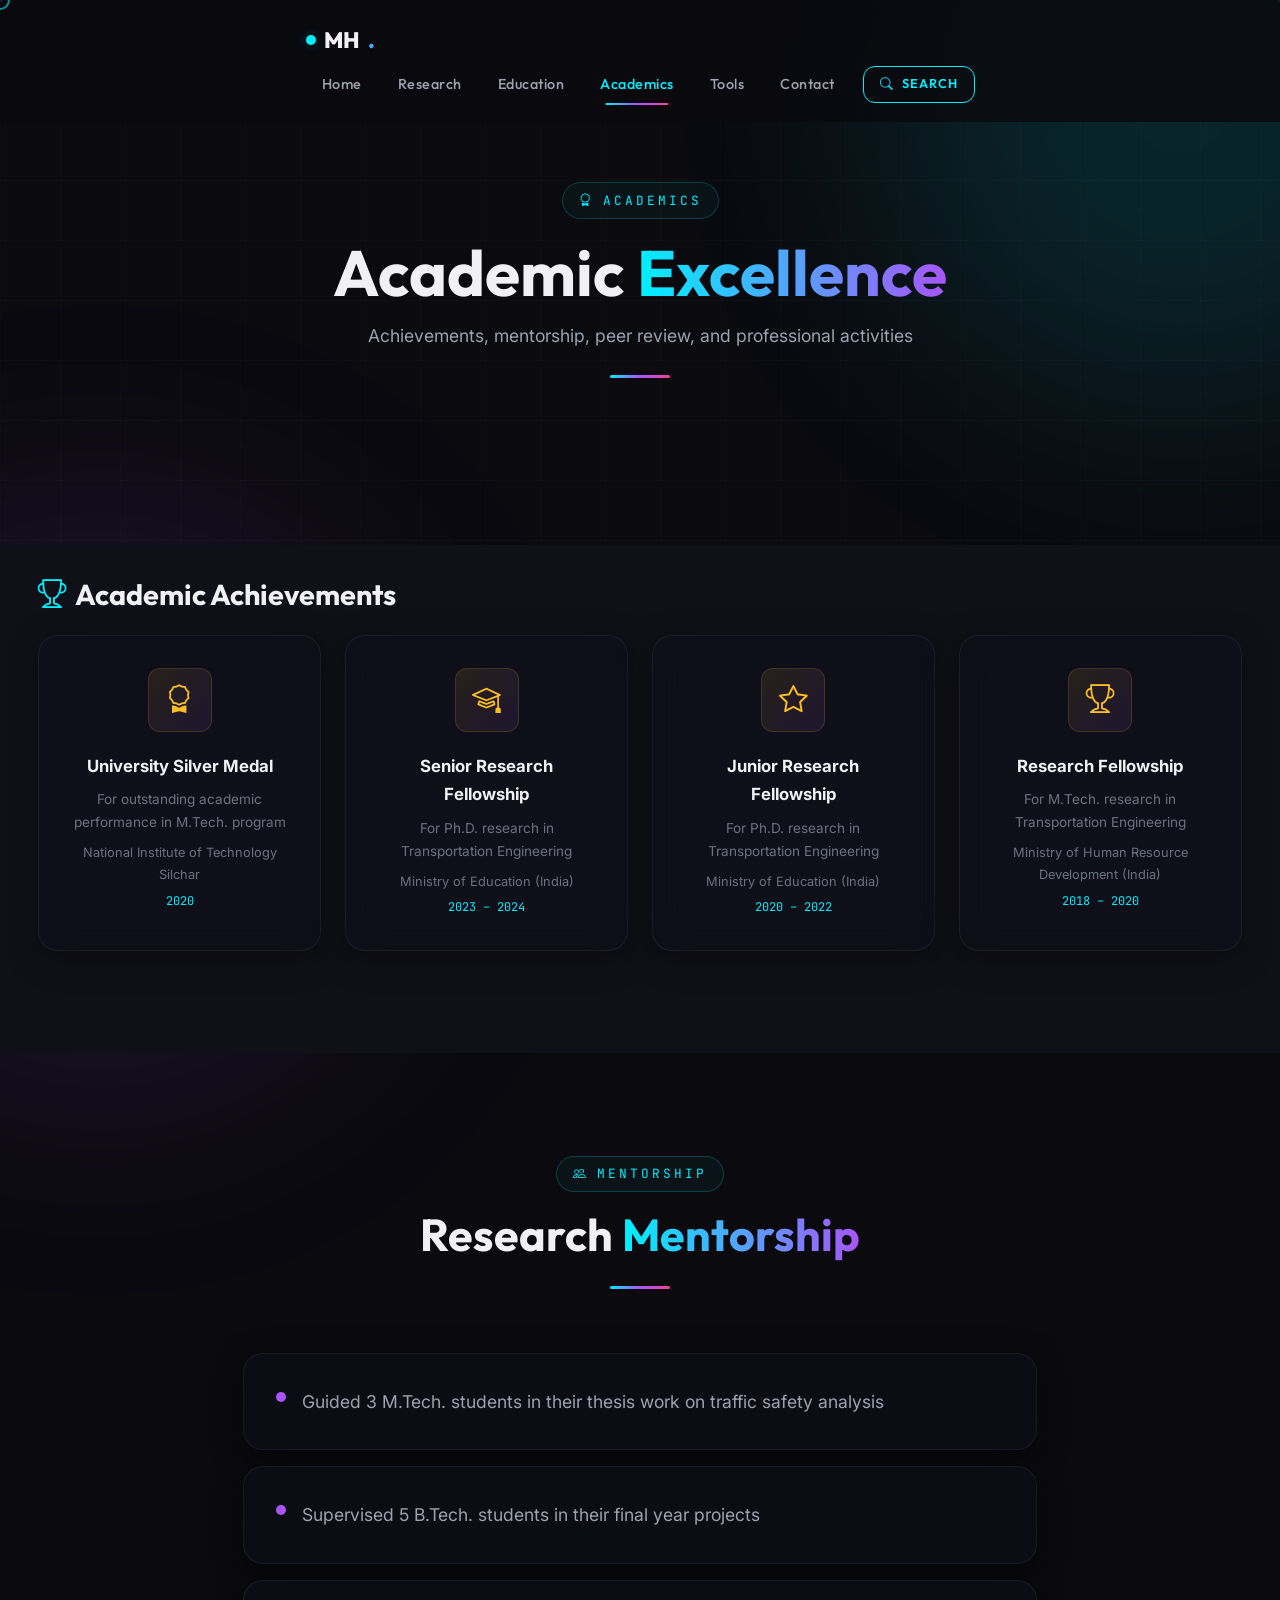
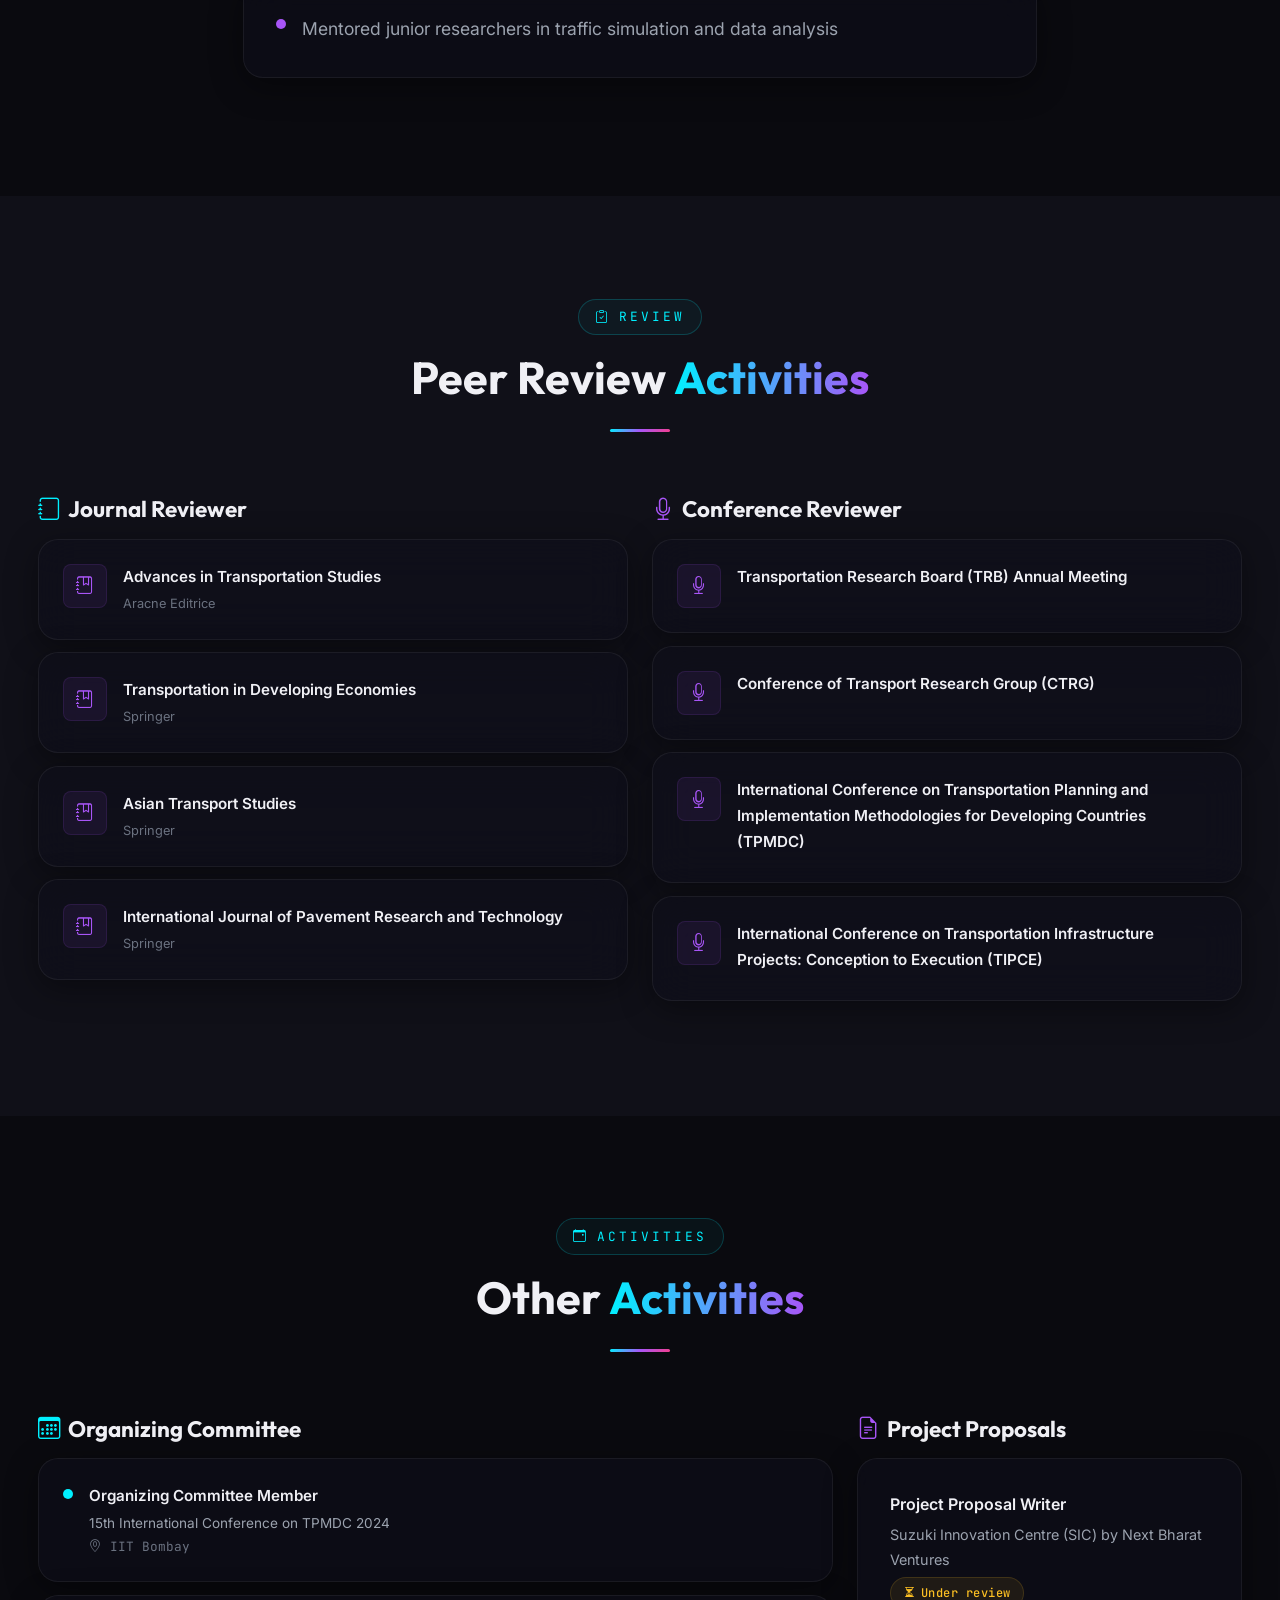
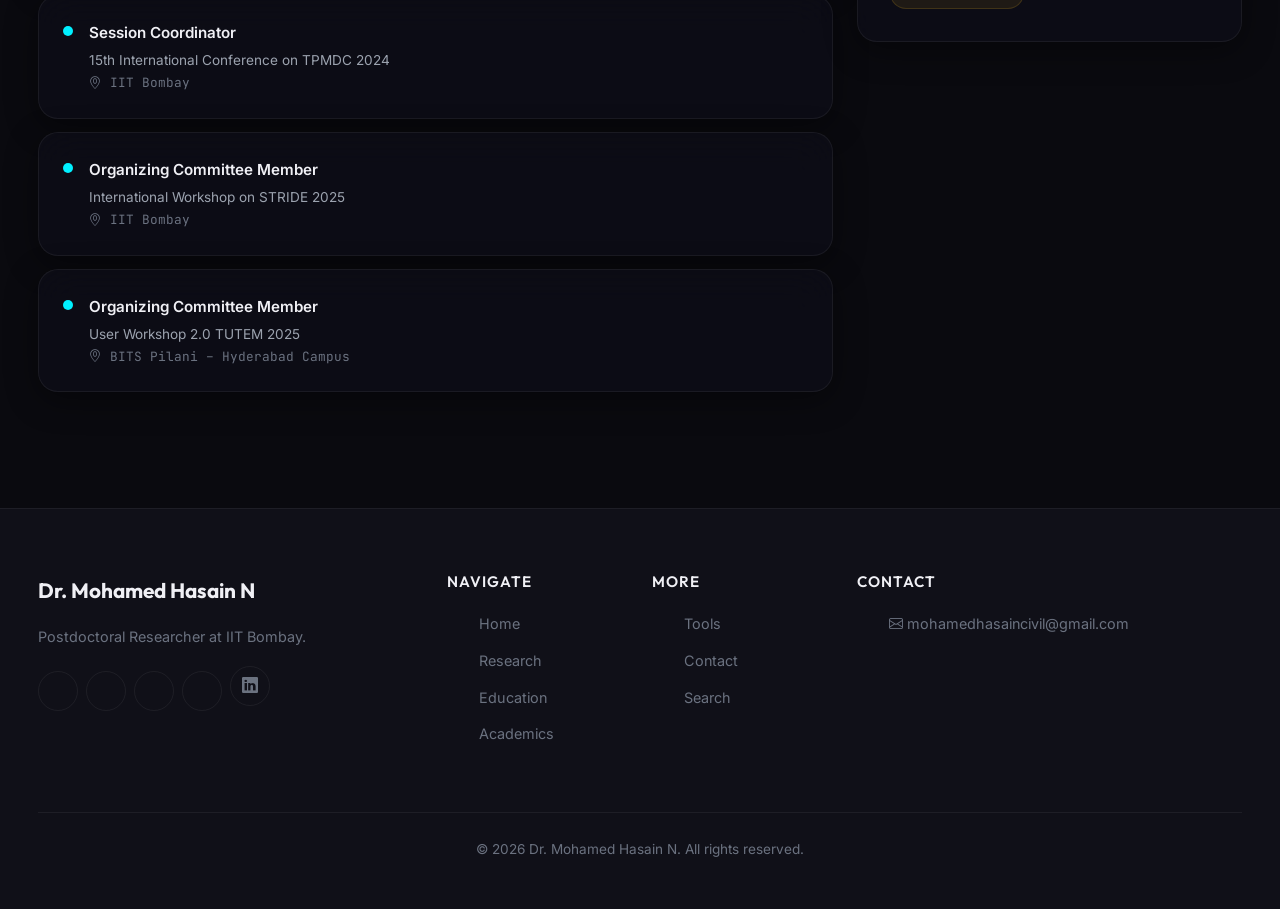
==== HTML/academics.html @ 14ae7a42 "initial commit" ====
<!DOCTYPE html>
<html lang="en">
<head>
  <meta charset="UTF-8">
  <meta name="viewport" content="width=device-width, initial-scale=1.0">
  <meta name="description" content="Academic achievements, mentorship, peer review activities, and other professional activities of Dr. Mohamed Hasain N.">
  <title>Academics — Dr. Mohamed Hasain N</title>
  <link href="https://cdn.jsdelivr.net/npm/bootstrap@5.3.3/dist/css/bootstrap.min.css" rel="stylesheet">
  <link href="https://cdn.jsdelivr.net/npm/bootstrap-icons@1.11.3/font/bootstrap-icons.min.css" rel="stylesheet">
  <link rel="stylesheet" href="../CSS/main.css">
  <link rel="stylesheet" href="../CSS/components.css">
  <link rel="stylesheet" href="../CSS/animations.css">
  <link rel="stylesheet" href="../CSS/responsive.css">
</head>
<body>
  <div class="loading-screen" id="loadingScreen"><div class="loader-ring"></div><div class="loader-text">Loading...</div></div>
  <div class="bg-grid"></div>
  <div class="bg-gradient-blob blob-cyan"></div>
  <div class="bg-gradient-blob blob-purple"></div>
  <canvas id="particle-canvas"></canvas>
  <div class="cursor-follower" id="cursorFollower"></div>

  <nav class="navbar navbar-expand-lg navbar-custom" id="mainNav">
    <div class="container-custom">
      <a class="navbar-brand" href="index.html"><span class="brand-dot"></span>MH<span class="text-gradient">.</span></a>
      <button class="navbar-toggler" type="button" data-bs-toggle="collapse" data-bs-target="#navbarNav"><span class="navbar-toggler-icon"></span></button>
      <div class="collapse navbar-collapse justify-content-end" id="navbarNav">
        <ul class="navbar-nav align-items-lg-center gap-lg-1">
          <li class="nav-item"><a class="nav-link" href="index.html">Home</a></li>
          <li class="nav-item"><a class="nav-link" href="research.html">Research</a></li>
          <li class="nav-item"><a class="nav-link" href="education.html">Education</a></li>
          <li class="nav-item"><a class="nav-link active" href="academics.html">Academics</a></li>
          <li class="nav-item"><a class="nav-link" href="tools.html">Tools</a></li>
          <li class="nav-item"><a class="nav-link" href="contact.html">Contact</a></li>
          <li class="nav-item ms-lg-2"><a class="btn-outline-glow" href="search.html" style="padding:0.4rem 1rem;font-size:0.8rem;"><i class="bi bi-search"></i> Search</a></li>
        </ul>
      </div>
    </div>
  </nav>

  <!-- Page Header -->
  <section class="section-padding" style="padding-top:calc(var(--section-padding) + 80px);">
    <div class="container-custom">
      <div class="section-header reveal">
        <span class="section-label"><i class="bi bi-award"></i> Academics</span>
        <h1>Academic <span class="text-gradient">Excellence</span></h1>
        <p>Achievements, mentorship, peer review, and professional activities</p>
        <div class="section-divider"></div>
      </div>
    </div>
  </section>

  <!-- Achievements -->
  <section class="section-padding" style="background:var(--bg-secondary);padding-top:2rem;" id="achievementsSection">
    <div class="container-custom">
      <h3 class="mb-4 reveal"><i class="bi bi-trophy text-cyan me-2"></i>Academic Achievements</h3>
      <div class="row g-4 stagger-children" id="achievementsGrid"></div>
    </div>
  </section>

  <!-- Mentorship -->
  <section class="section-padding" id="mentorshipSection">
    <div class="container-custom">
      <div class="section-header reveal">
        <span class="section-label"><i class="bi bi-people"></i> Mentorship</span>
        <h2>Research <span class="text-gradient">Mentorship</span></h2>
        <div class="section-divider"></div>
      </div>
      <div class="row justify-content-center">
        <div class="col-lg-8">
          <div class="stagger-children" id="mentorshipList"></div>
        </div>
      </div>
    </div>
  </section>

  <!-- Peer Review -->
  <section class="section-padding" style="background:var(--bg-secondary);" id="peerReviewSection">
    <div class="container-custom">
      <div class="section-header reveal">
        <span class="section-label"><i class="bi bi-clipboard-check"></i> Review</span>
        <h2>Peer Review <span class="text-gradient">Activities</span></h2>
        <div class="section-divider"></div>
      </div>
      <div class="row g-4">
        <div class="col-lg-6">
          <h4 class="mb-3 reveal"><i class="bi bi-journal text-cyan me-2"></i>Journal Reviewer</h4>
          <div class="stagger-children" id="journalReviewList"></div>
        </div>
        <div class="col-lg-6">
          <h4 class="mb-3 reveal"><i class="bi bi-mic text-purple me-2"></i>Conference Reviewer</h4>
          <div class="stagger-children" id="confReviewList"></div>
        </div>
      </div>
    </div>
  </section>

  <!-- Other Activities -->
  <section class="section-padding" id="activitiesSection">
    <div class="container-custom">
      <div class="section-header reveal">
        <span class="section-label"><i class="bi bi-calendar-event"></i> Activities</span>
        <h2>Other <span class="text-gradient">Activities</span></h2>
        <div class="section-divider"></div>
      </div>
      <div class="row g-4">
        <div class="col-lg-8">
          <h4 class="mb-3 reveal"><i class="bi bi-calendar3 text-cyan me-2"></i>Organizing Committee</h4>
          <div class="stagger-children" id="organizingList"></div>
        </div>
        <div class="col-lg-4">
          <h4 class="mb-3 reveal"><i class="bi bi-file-earmark-text text-purple me-2"></i>Project Proposals</h4>
          <div id="proposalList"></div>
        </div>
      </div>
    </div>
  </section>

  <footer class="footer-main">
    <div class="container-custom">
      <div class="row g-4">
        <div class="col-lg-4 col-md-6"><div class="footer-brand">Dr. Mohamed Hasain N</div><p class="footer-text">Postdoctoral Researcher at IIT Bombay.</p><div class="footer-social mt-3" id="footerSocials"></div></div>
        <div class="col-lg-2 col-md-6 footer-links"><h5>Navigate</h5><ul><li><a href="index.html">Home</a></li><li><a href="research.html">Research</a></li><li><a href="education.html">Education</a></li><li><a href="academics.html">Academics</a></li></ul></div>
        <div class="col-lg-2 col-md-6 footer-links"><h5>More</h5><ul><li><a href="tools.html">Tools</a></li><li><a href="contact.html">Contact</a></li><li><a href="search.html">Search</a></li></ul></div>
        <div class="col-lg-4 col-md-6 footer-links"><h5>Contact</h5><ul><li><a href="mailto:mohamedhasaincivil@gmail.com"><i class="bi bi-envelope"></i> mohamedhasaincivil@gmail.com</a></li></ul></div>
      </div>
      <div class="footer-bottom"><p>&copy; <span id="footerYear"></span> Dr. Mohamed Hasain N. All rights reserved.</p></div>
    </div>
  </footer>
  <button class="back-to-top" id="backToTop"><i class="bi bi-chevron-up"></i></button>
  <script src="https://cdn.jsdelivr.net/npm/bootstrap@5.3.3/dist/js/bootstrap.bundle.min.js"></script>
  <script src="../JS/app.js"></script>
  <script src="../JS/animations.js"></script>
  <script src="../JS/components.js"></script>
</body>
</html>
---- CSS/main.css ----
/* ============================================================
   DESIGN SYSTEM — Dr. Mohamed Hasain N Portfolio
   Futuristic Dark Theme with Cyan & Purple Accents
   ============================================================ */

/* ---------- Google Fonts ---------- */
@import url('https://fonts.googleapis.com/css2?family=Outfit:wght@300;400;500;600;700;800;900&family=Inter:wght@300;400;500;600;700&family=JetBrains+Mono:wght@400;500&display=swap');

/* ---------- CSS Custom Properties ---------- */
:root {
  /* Primary Palette */
  --cyan: #00f0ff;
  --cyan-dim: #00b8c7;
  --cyan-glow: rgba(0, 240, 255, 0.25);
  --purple: #a855f7;
  --purple-dim: #7c3aed;
  --purple-glow: rgba(168, 85, 247, 0.25);
  --magenta: #f43f8e;
  --gold: #fbbf24;

  /* Backgrounds */
  --bg-primary: #0a0a0f;
  --bg-secondary: #101018;
  --bg-tertiary: #16161f;
  --bg-card: rgba(22, 22, 35, 0.65);
  --bg-glass: rgba(16, 16, 28, 0.55);

  /* Glass */
  --glass-border: rgba(255, 255, 255, 0.06);
  --glass-shadow: 0 8px 32px rgba(0, 0, 0, 0.4);
  --glass-blur: 20px;

  /* Text */
  --text-primary: #f0f0f5;
  --text-secondary: #9ca3af;
  --text-muted: #6b7280;
  --text-accent: var(--cyan);

  /* Borders */
  --border-subtle: rgba(255, 255, 255, 0.06);
  --border-glow: rgba(0, 240, 255, 0.2);

  /* Gradients */
  --gradient-hero: linear-gradient(135deg, var(--cyan) 0%, var(--purple) 50%, var(--magenta) 100%);
  --gradient-card: linear-gradient(145deg, rgba(0, 240, 255, 0.05) 0%, rgba(168, 85, 247, 0.05) 100%);
  --gradient-text: linear-gradient(90deg, var(--cyan), var(--purple));

  /* Typography */
  --font-heading: 'Outfit', sans-serif;
  --font-body: 'Inter', sans-serif;
  --font-mono: 'JetBrains Mono', monospace;

  /* Spacing */
  --section-padding: clamp(4rem, 8vw, 8rem);
  --container-max: 1400px;

  /* Transitions */
  --ease-smooth: cubic-bezier(0.4, 0, 0.2, 1);
  --ease-spring: cubic-bezier(0.68, -0.55, 0.265, 1.55);
  --transition-fast: 0.2s var(--ease-smooth);
  --transition-base: 0.35s var(--ease-smooth);
  --transition-slow: 0.6s var(--ease-smooth);

  /* Border Radius */
  --radius-sm: 8px;
  --radius-md: 12px;
  --radius-lg: 20px;
  --radius-xl: 28px;
  --radius-full: 50%;
}

/* ---------- Reset ---------- */
*, *::before, *::after {
  margin: 0;
  padding: 0;
  box-sizing: border-box;
}

html {
  scroll-behavior: smooth;
  font-size: 16px;
  -webkit-font-smoothing: antialiased;
  -moz-osx-font-smoothing: grayscale;
}

body {
  font-family: var(--font-body);
  background: var(--bg-primary);
  color: var(--text-primary);
  line-height: 1.7;
  overflow-x: hidden;
  min-height: 100vh;
}

/* Scrollbar */
::-webkit-scrollbar {
  width: 6px;
}
::-webkit-scrollbar-track {
  background: var(--bg-secondary);
}
::-webkit-scrollbar-thumb {
  background: var(--cyan-dim);
  border-radius: 3px;
}
::-webkit-scrollbar-thumb:hover {
  background: var(--cyan);
}

/* Selection */
::selection {
  background: var(--cyan-glow);
  color: var(--cyan);
}

/* ---------- Typography ---------- */
h1, h2, h3, h4, h5, h6 {
  font-family: var(--font-heading);
  font-weight: 700;
  line-height: 1.2;
  color: var(--text-primary);
}

h1 { font-size: clamp(2.5rem, 5vw, 4.5rem); }
h2 { font-size: clamp(1.8rem, 3.5vw, 3rem); }
h3 { font-size: clamp(1.3rem, 2.5vw, 1.8rem); }
h4 { font-size: clamp(1.1rem, 2vw, 1.4rem); }

p {
  color: var(--text-secondary);
  font-size: clamp(0.95rem, 1.5vw, 1.1rem);
  line-height: 1.8;
}

a {
  color: var(--cyan);
  text-decoration: none;
  transition: var(--transition-fast);
}
a:hover {
  color: var(--purple);
  text-shadow: 0 0 12px var(--purple-glow);
}

/* ---------- Utility Classes ---------- */
.container-custom {
  max-width: var(--container-max);
  margin: 0 auto;
  padding: 0 clamp(1rem, 3vw, 3rem);
}

.section-padding {
  padding-top: var(--section-padding);
  padding-bottom: var(--section-padding);
}

.text-gradient {
  background: var(--gradient-text);
  -webkit-background-clip: text;
  -webkit-text-fill-color: transparent;
  background-clip: text;
}

.text-glow {
  text-shadow: 0 0 20px var(--cyan-glow), 0 0 40px var(--cyan-glow);
}

.text-cyan { color: var(--cyan) !important; }
.text-purple { color: var(--purple) !important; }
.text-muted-custom { color: var(--text-muted); }

/* ---------- Section Headers ---------- */
.section-header {
  text-align: center;
  margin-bottom: 4rem;
  position: relative;
}

.section-header .section-label {
  display: inline-flex;
  align-items: center;
  gap: 0.5rem;
  font-family: var(--font-mono);
  font-size: 0.8rem;
  text-transform: uppercase;
  letter-spacing: 3px;
  color: var(--cyan);
  margin-bottom: 1rem;
  padding: 0.4rem 1rem;
  border: 1px solid var(--border-glow);
  border-radius: 100px;
  background: rgba(0, 240, 255, 0.04);
}

.section-header h2 {
  margin-bottom: 1rem;
}

.section-header p {
  max-width: 600px;
  margin: 0 auto;
}

.section-divider {
  width: 60px;
  height: 3px;
  background: var(--gradient-hero);
  margin: 1.5rem auto 0;
  border-radius: 2px;
}

/* ---------- Glass Card ---------- */
.glass-card {
  background: var(--bg-glass);
  backdrop-filter: blur(var(--glass-blur));
  -webkit-backdrop-filter: blur(var(--glass-blur));
  border: 1px solid var(--glass-border);
  border-radius: var(--radius-lg);
  box-shadow: var(--glass-shadow);
  padding: 2rem;
  transition: var(--transition-base);
  position: relative;
  overflow: hidden;
}

.glass-card::before {
  content: '';
  position: absolute;
  inset: 0;
  background: var(--gradient-card);
  opacity: 0;
  transition: var(--transition-base);
  pointer-events: none;
}

.glass-card:hover {
  border-color: var(--border-glow);
  transform: translateY(-4px);
  box-shadow: 0 12px 40px rgba(0, 240, 255, 0.08);
}

.glass-card:hover::before {
  opacity: 1;
}

/* ---------- Glow Button ---------- */
.btn-glow {
  display: inline-flex;
  align-items: center;
  gap: 0.5rem;
  padding: 0.8rem 2rem;
  font-family: var(--font-heading);
  font-weight: 600;
  font-size: 0.95rem;
  color: var(--bg-primary);
  background: var(--cyan);
  border: none;
  border-radius: var(--radius-md);
  cursor: pointer;
  transition: var(--transition-base);
  position: relative;
  overflow: hidden;
  text-transform: uppercase;
  letter-spacing: 1px;
}

.btn-glow::after {
  content: '';
  position: absolute;
  inset: 0;
  background: linear-gradient(90deg, transparent, rgba(255,255,255,0.3), transparent);
  transform: translateX(-100%);
  transition: 0.5s;
}

.btn-glow:hover {
  box-shadow: 0 0 30px var(--cyan-glow), 0 0 60px rgba(0, 240, 255, 0.15);
  transform: translateY(-2px);
  color: var(--bg-primary);
}

.btn-glow:hover::after {
  transform: translateX(100%);
}

.btn-outline-glow {
  display: inline-flex;
  align-items: center;
  gap: 0.5rem;
  padding: 0.8rem 2rem;
  font-family: var(--font-heading);
  font-weight: 600;
  font-size: 0.95rem;
  color: var(--cyan);
  background: transparent;
  border: 1px solid var(--cyan);
  border-radius: var(--radius-md);
  cursor: pointer;
  transition: var(--transition-base);
  text-transform: uppercase;
  letter-spacing: 1px;
}

.btn-outline-glow:hover {
  background: rgba(0, 240, 255, 0.08);
  box-shadow: 0 0 20px var(--cyan-glow);
  color: var(--cyan);
}

.btn-purple {
  background: var(--purple);
}
.btn-purple:hover {
  box-shadow: 0 0 30px var(--purple-glow), 0 0 60px rgba(168, 85, 247, 0.15);
}

/* ---------- Tags / Badges ---------- */
.tag {
  display: inline-flex;
  align-items: center;
  gap: 0.3rem;
  padding: 0.3rem 0.8rem;
  font-size: 0.75rem;
  font-weight: 500;
  border-radius: 100px;
  background: rgba(0, 240, 255, 0.08);
  border: 1px solid rgba(0, 240, 255, 0.15);
  color: var(--cyan);
  font-family: var(--font-mono);
  letter-spacing: 0.5px;
}

.tag-purple {
  background: rgba(168, 85, 247, 0.08);
  border-color: rgba(168, 85, 247, 0.15);
  color: var(--purple);
}

.tag-gold {
  background: rgba(251, 191, 36, 0.08);
  border-color: rgba(251, 191, 36, 0.15);
  color: var(--gold);
}

/* ---------- Navbar ---------- */
.navbar-custom {
  position: fixed;
  top: 0;
  left: 0;
  right: 0;
  z-index: 1000;
  padding: 1rem 0;
  background: rgba(10, 10, 15, 0.85);
  backdrop-filter: blur(20px);
  -webkit-backdrop-filter: blur(20px);
  border-bottom: 1px solid transparent;
  transition: var(--transition-base);
}

.navbar-custom.scrolled {
  padding: 0.6rem 0;
  border-bottom-color: var(--glass-border);
  box-shadow: 0 4px 30px rgba(0, 0, 0, 0.3);
}

.navbar-custom .navbar-brand {
  font-family: var(--font-heading);
  font-weight: 800;
  font-size: 1.4rem;
  color: var(--text-primary) !important;
  display: flex;
  align-items: center;
  gap: 0.5rem;
}

.navbar-custom .navbar-brand .brand-dot {
  width: 10px;
  height: 10px;
  background: var(--cyan);
  border-radius: var(--radius-full);
  box-shadow: 0 0 10px var(--cyan-glow);
  animation: pulse-dot 2s infinite;
}

.navbar-custom .nav-link {
  font-family: var(--font-heading);
  font-weight: 500;
  font-size: 0.9rem;
  color: var(--text-secondary) !important;
  padding: 0.5rem 1rem !important;
  position: relative;
  letter-spacing: 0.5px;
  transition: var(--transition-fast);
}

.navbar-custom .nav-link::after {
  content: '';
  position: absolute;
  bottom: 0;
  left: 50%;
  width: 0;
  height: 2px;
  background: var(--gradient-hero);
  transition: var(--transition-base);
  transform: translateX(-50%);
  border-radius: 1px;
}

.navbar-custom .nav-link:hover,
.navbar-custom .nav-link.active {
  color: var(--cyan) !important;
}

.navbar-custom .nav-link:hover::after,
.navbar-custom .nav-link.active::after {
  width: 60%;
}

.navbar-toggler {
  border: 1px solid var(--border-glow) !important;
  padding: 0.4rem 0.6rem;
}

.navbar-toggler-icon {
  background-image: url("data:image/svg+xml,%3Csvg xmlns='http://www.w3.org/2000/svg' viewBox='0 0 30 30'%3E%3Cpath stroke='%2300f0ff' stroke-linecap='round' stroke-miterlimit='10' stroke-width='2' d='M4 7h22M4 15h22M4 23h22'/%3E%3C/svg%3E") !important;
}

/* Mobile navbar collapse */
.navbar-collapse {
  background: rgba(10, 10, 15, 0.95);
  backdrop-filter: blur(20px);
  border-radius: var(--radius-md);
  margin-top: 0.5rem;
  padding: 1rem;
}

@media (min-width: 992px) {
  .navbar-collapse {
    background: none;
    backdrop-filter: none;
    padding: 0;
    margin-top: 0;
  }
}

/* ---------- Footer ---------- */
.footer-main {
  background: var(--bg-secondary);
  border-top: 1px solid var(--glass-border);
  padding: 4rem 0 2rem;
}

.footer-brand {
  font-family: var(--font-heading);
  font-weight: 700;
  font-size: 1.3rem;
  color: var(--text-primary);
  margin-bottom: 1rem;
}

.footer-text {
  color: var(--text-muted);
  font-size: 0.9rem;
  max-width: 350px;
}

.footer-links h5 {
  font-family: var(--font-heading);
  font-weight: 600;
  font-size: 0.95rem;
  color: var(--text-primary);
  margin-bottom: 1.2rem;
  text-transform: uppercase;
  letter-spacing: 1px;
}

.footer-links ul {
  list-style: none;
}

.footer-links ul li {
  margin-bottom: 0.6rem;
}

.footer-links ul li a {
  color: var(--text-muted);
  font-size: 0.9rem;
  transition: var(--transition-fast);
}

.footer-links ul li a:hover {
  color: var(--cyan);
  padding-left: 5px;
}

.footer-social a {
  display: inline-flex;
  align-items: center;
  justify-content: center;
  width: 40px;
  height: 40px;
  border-radius: var(--radius-full);
  border: 1px solid var(--glass-border);
  color: var(--text-muted);
  font-size: 1rem;
  transition: var(--transition-base);
  margin-right: 0.5rem;
}

.footer-social a:hover {
  border-color: var(--cyan);
  color: var(--cyan);
  background: rgba(0, 240, 255, 0.05);
  box-shadow: 0 0 15px var(--cyan-glow);
  transform: translateY(-2px);
}

.footer-bottom {
  border-top: 1px solid var(--glass-border);
  margin-top: 3rem;
  padding-top: 1.5rem;
  text-align: center;
}

.footer-bottom p {
  font-size: 0.85rem;
  color: var(--text-muted);
}

/* ---------- Background Decorations ---------- */
.bg-grid {
  position: fixed;
  inset: 0;
  z-index: -2;
  background-image:
    linear-gradient(rgba(255,255,255,0.02) 1px, transparent 1px),
    linear-gradient(90deg, rgba(255,255,255,0.02) 1px, transparent 1px);
  background-size: 60px 60px;
  pointer-events: none;
}

.bg-gradient-blob {
  position: fixed;
  width: 600px;
  height: 600px;
  border-radius: 50%;
  filter: blur(120px);
  opacity: 0.12;
  pointer-events: none;
  z-index: -1;
}

.blob-cyan {
  background: var(--cyan);
  top: -200px;
  right: -200px;
  animation: float-blob 15s infinite alternate;
}

.blob-purple {
  background: var(--purple);
  bottom: -200px;
  left: -200px;
  animation: float-blob 18s infinite alternate-reverse;
}

/* ---------- Particle Canvas ---------- */
#particle-canvas {
  position: fixed;
  inset: 0;
  z-index: -1;
  pointer-events: none;
}

/* ---------- Keyframe Animations ---------- */
@keyframes pulse-dot {
  0%, 100% { opacity: 1; box-shadow: 0 0 10px var(--cyan-glow); }
  50% { opacity: 0.5; box-shadow: 0 0 20px var(--cyan-glow), 0 0 40px rgba(0,240,255,0.1); }
}

@keyframes float-blob {
  0% { transform: translate(0, 0) scale(1); }
  50% { transform: translate(50px, 30px) scale(1.1); }
  100% { transform: translate(-30px, 60px) scale(0.95); }
}

/* ---------- Loading Screen ---------- */
.loading-screen {
  position: fixed;
  inset: 0;
  z-index: 9999;
  background: var(--bg-primary);
  display: flex;
  align-items: center;
  justify-content: center;
  flex-direction: column;
  gap: 1.5rem;
  transition: opacity 0.6s, visibility 0.6s;
}

.loading-screen.hidden {
  opacity: 0;
  visibility: hidden;
}

.loader-ring {
  width: 50px;
  height: 50px;
  border-radius: 50%;
  border: 3px solid var(--bg-tertiary);
  border-top-color: var(--cyan);
  animation: spin 0.8s linear infinite;
}

@keyframes spin {
  to { transform: rotate(360deg); }
}

.loader-text {
  font-family: var(--font-mono);
  font-size: 0.8rem;
  color: var(--text-muted);
  letter-spacing: 2px;
  text-transform: uppercase;
}

/* ---------- Back to Top ---------- */
.back-to-top {
  position: fixed;
  bottom: 2rem;
  right: 2rem;
  width: 44px;
  height: 44px;
  border-radius: var(--radius-full);
  background: var(--bg-glass);
  backdrop-filter: blur(10px);
  border: 1px solid var(--border-glow);
  color: var(--cyan);
  font-size: 1.2rem;
  display: flex;
  align-items: center;
  justify-content: center;
  cursor: pointer;
  opacity: 0;
  visibility: hidden;
  transform: translateY(20px);
  transition: var(--transition-base);
  z-index: 999;
}

.back-to-top.visible {
  opacity: 1;
  visibility: visible;
  transform: translateY(0);
}

.back-to-top:hover {
  background: var(--cyan);
  color: var(--bg-primary);
  box-shadow: 0 0 20px var(--cyan-glow);
}

/* ---------- Cursor Follower ---------- */
.cursor-follower {
  position: fixed;
  width: 20px;
  height: 20px;
  border: 2px solid var(--cyan);
  border-radius: 50%;
  pointer-events: none;
  z-index: 9998;
  transition: transform 0.15s var(--ease-smooth), width 0.2s, height 0.2s, border-color 0.2s;
  transform: translate(-50%, -50%);
  opacity: 0.6;
}

.cursor-follower.hovered {
  width: 40px;
  height: 40px;
  border-color: var(--purple);
  opacity: 0.4;
}

@media (max-width: 991px) {
  .cursor-follower { display: none; }
}

/* ---------- Tooltip ---------- */
[data-tooltip] {
  position: relative;
}

[data-tooltip]::before {
  content: attr(data-tooltip);
  position: absolute;
  bottom: 100%;
  left: 50%;
  transform: translateX(-50%) translateY(-4px);
  padding: 0.4rem 0.8rem;
  background: var(--bg-tertiary);
  color: var(--text-primary);
  font-size: 0.75rem;
  font-family: var(--font-mono);
  border-radius: var(--radius-sm);
  border: 1px solid var(--glass-border);
  white-space: nowrap;
  opacity: 0;
  visibility: hidden;
  transition: var(--transition-fast);
  pointer-events: none;
  z-index: 100;
}

[data-tooltip]:hover::before {
  opacity: 1;
  visibility: visible;
  transform: translateX(-50%) translateY(-8px);
}
---- CSS/components.css ----
/* ============================================================
   COMPONENT STYLES — Portfolio
   ============================================================ */

/* ---------- Hero Section ---------- */
.hero-section {
  min-height: 100vh;
  display: flex;
  align-items: center;
  position: relative;
  padding-top: 80px;
  overflow: hidden;
}

.hero-content {
  position: relative;
  z-index: 2;
}

.hero-greeting {
  font-family: var(--font-mono);
  font-size: 0.9rem;
  color: var(--cyan);
  letter-spacing: 3px;
  text-transform: uppercase;
  margin-bottom: 1rem;
  opacity: 0;
  animation: fadeSlideUp 0.8s 0.3s forwards;
}

.hero-name {
  font-size: clamp(2.8rem, 6vw, 5rem);
  font-weight: 900;
  margin-bottom: 0.5rem;
  opacity: 0;
  animation: fadeSlideUp 0.8s 0.5s forwards;
}

.hero-title {
  font-size: clamp(1.2rem, 2.5vw, 1.6rem);
  font-weight: 400;
  color: var(--text-secondary);
  margin-bottom: 0.5rem;
  opacity: 0;
  animation: fadeSlideUp 0.8s 0.7s forwards;
}

.hero-institution {
  font-size: clamp(0.85rem, 1.5vw, 1rem);
  color: var(--text-muted);
  margin-bottom: 2rem;
  opacity: 0;
  animation: fadeSlideUp 0.8s 0.9s forwards;
}

.hero-tagline {
  display: inline-flex;
  align-items: center;
  gap: 0.5rem;
  padding: 0.5rem 1.2rem;
  background: rgba(0, 240, 255, 0.06);
  border: 1px solid var(--border-glow);
  border-radius: 100px;
  font-family: var(--font-mono);
  font-size: 0.8rem;
  color: var(--cyan);
  letter-spacing: 1px;
  margin-bottom: 2rem;
  opacity: 0;
  animation: fadeSlideUp 0.8s 1.1s forwards;
}

.hero-tagline .dot {
  width: 6px;
  height: 6px;
  background: var(--cyan);
  border-radius: 50%;
  animation: pulse-dot 2s infinite;
}

.hero-actions {
  display: flex;
  flex-wrap: wrap;
  gap: 1rem;
  opacity: 0;
  animation: fadeSlideUp 0.8s 1.3s forwards;
}

.hero-stats {
  display: flex;
  gap: 2.5rem;
  margin-top: 3rem;
  opacity: 0;
  animation: fadeSlideUp 0.8s 1.5s forwards;
}

.hero-stat-item {
  text-align: center;
}

.hero-stat-value {
  font-family: var(--font-heading);
  font-size: 2rem;
  font-weight: 800;
  color: var(--cyan);
}

.hero-stat-label {
  font-size: 0.75rem;
  color: var(--text-muted);
  text-transform: uppercase;
  letter-spacing: 1px;
}

.hero-visual {
  position: relative;
  display: flex;
  align-items: center;
  justify-content: center;
}

.hero-orb {
  width: clamp(250px, 30vw, 400px);
  height: clamp(250px, 30vw, 400px);
  border-radius: 50%;
  background: radial-gradient(circle at 30% 30%, var(--cyan-glow), transparent 60%),
              radial-gradient(circle at 70% 70%, var(--purple-glow), transparent 60%);
  border: 1px solid var(--border-glow);
  position: relative;
  animation: float-orb 6s ease-in-out infinite;
}

.hero-orb::before {
  content: '';
  position: absolute;
  inset: -20px;
  border-radius: 50%;
  border: 1px dashed rgba(0, 240, 255, 0.15);
  animation: spin-slow 20s linear infinite;
}

.hero-orb::after {
  content: '';
  position: absolute;
  inset: -45px;
  border-radius: 50%;
  border: 1px dashed rgba(168, 85, 247, 0.1);
  animation: spin-slow 30s linear infinite reverse;
}

.orb-icon {
  position: absolute;
  width: 50px;
  height: 50px;
  border-radius: 50%;
  background: var(--bg-glass);
  backdrop-filter: blur(10px);
  border: 1px solid var(--glass-border);
  display: flex;
  align-items: center;
  justify-content: center;
  font-size: 1.2rem;
  color: var(--cyan);
  box-shadow: 0 4px 20px rgba(0,0,0,0.3);
}

.orb-icon:nth-child(1) { top: -10px; left: 50%; transform: translateX(-50%); }
.orb-icon:nth-child(2) { top: 50%; right: -10px; transform: translateY(-50%); }
.orb-icon:nth-child(3) { bottom: -10px; left: 50%; transform: translateX(-50%); }
.orb-icon:nth-child(4) { top: 50%; left: -10px; transform: translateY(-50%); }

@keyframes float-orb {
  0%, 100% { transform: translateY(0); }
  50% { transform: translateY(-20px); }
}

@keyframes spin-slow {
  to { transform: rotate(360deg); }
}

@keyframes fadeSlideUp {
  from { opacity: 0; transform: translateY(30px); }
  to { opacity: 1; transform: translateY(0); }
}

/* ---------- Metric Cards ---------- */
.metric-card {
  text-align: center;
  padding: 2rem 1.5rem;
  position: relative;
}

.metric-card .metric-icon {
  width: 56px;
  height: 56px;
  border-radius: var(--radius-md);
  background: rgba(0, 240, 255, 0.08);
  border: 1px solid rgba(0, 240, 255, 0.12);
  display: flex;
  align-items: center;
  justify-content: center;
  margin: 0 auto 1.2rem;
  font-size: 1.5rem;
  color: var(--cyan);
  transition: var(--transition-base);
}

.metric-card:hover .metric-icon {
  background: rgba(0, 240, 255, 0.15);
  transform: scale(1.1);
  box-shadow: 0 0 25px var(--cyan-glow);
}

.metric-value {
  font-family: var(--font-heading);
  font-size: 2.8rem;
  font-weight: 800;
  background: var(--gradient-text);
  -webkit-background-clip: text;
  -webkit-text-fill-color: transparent;
  background-clip: text;
  line-height: 1;
  margin-bottom: 0.5rem;
}

.metric-label {
  font-size: 0.85rem;
  color: var(--text-muted);
  text-transform: uppercase;
  letter-spacing: 1px;
}

.metric-source {
  font-size: 0.7rem;
  color: var(--text-muted);
  font-family: var(--font-mono);
  margin-top: 0.3rem;
}

/* ---------- Publication Card ---------- */
.pub-card {
  padding: 1.8rem;
  margin-bottom: 1.5rem;
  border-left: 3px solid transparent;
  transition: var(--transition-base);
}

.pub-card:hover {
  border-left-color: var(--cyan);
}

.pub-card.highlighted {
  border-left-color: var(--purple);
  background: rgba(168, 85, 247, 0.03);
}

.pub-card .pub-year {
  font-family: var(--font-mono);
  font-size: 0.75rem;
  color: var(--cyan);
  letter-spacing: 1px;
  margin-bottom: 0.5rem;
}

.pub-card .pub-title {
  font-size: 1.05rem;
  font-weight: 600;
  color: var(--text-primary);
  margin-bottom: 0.5rem;
  line-height: 1.5;
}

.pub-card .pub-authors {
  font-size: 0.85rem;
  color: var(--text-muted);
  margin-bottom: 0.4rem;
}

.pub-card .pub-journal {
  font-size: 0.85rem;
  color: var(--text-secondary);
  font-style: italic;
}

.pub-card .pub-doi {
  display: inline-flex;
  align-items: center;
  gap: 0.3rem;
  margin-top: 0.8rem;
  font-family: var(--font-mono);
  font-size: 0.75rem;
  color: var(--cyan);
  padding: 0.3rem 0.8rem;
  border: 1px solid rgba(0,240,255,0.15);
  border-radius: 100px;
  transition: var(--transition-fast);
}

.pub-card .pub-doi:hover {
  background: rgba(0,240,255,0.08);
}

/* ---------- Timeline ---------- */
.timeline {
  position: relative;
  padding-left: 40px;
}

.timeline::before {
  content: '';
  position: absolute;
  left: 15px;
  top: 0;
  bottom: 0;
  width: 2px;
  background: linear-gradient(to bottom, var(--cyan), var(--purple), transparent);
}

.timeline-item {
  position: relative;
  margin-bottom: 2.5rem;
  padding-left: 1.5rem;
}

.timeline-dot {
  position: absolute;
  left: -33px;
  top: 8px;
  width: 14px;
  height: 14px;
  border-radius: 50%;
  background: var(--bg-primary);
  border: 3px solid var(--cyan);
  z-index: 1;
  transition: var(--transition-base);
}

.timeline-item:hover .timeline-dot {
  background: var(--cyan);
  box-shadow: 0 0 15px var(--cyan-glow);
}

.timeline-period {
  font-family: var(--font-mono);
  font-size: 0.75rem;
  color: var(--cyan);
  letter-spacing: 1px;
  margin-bottom: 0.3rem;
}

.timeline-title {
  font-size: 1.1rem;
  font-weight: 700;
  color: var(--text-primary);
  margin-bottom: 0.3rem;
}

.timeline-subtitle {
  font-size: 0.9rem;
  color: var(--text-secondary);
  margin-bottom: 0.5rem;
}

.timeline-badge {
  display: inline-flex;
  align-items: center;
  gap: 0.3rem;
  padding: 0.25rem 0.7rem;
  font-size: 0.7rem;
  font-weight: 600;
  border-radius: 100px;
  background: rgba(251, 191, 36, 0.1);
  border: 1px solid rgba(251, 191, 36, 0.2);
  color: var(--gold);
}

/* ---------- Skill Bars ---------- */
.skill-category {
  margin-bottom: 2rem;
}

.skill-category-title {
  font-family: var(--font-mono);
  font-size: 0.8rem;
  color: var(--cyan);
  text-transform: uppercase;
  letter-spacing: 2px;
  margin-bottom: 1rem;
}

.skill-tags {
  display: flex;
  flex-wrap: wrap;
  gap: 0.6rem;
}

.skill-tag {
  padding: 0.5rem 1.2rem;
  font-size: 0.85rem;
  font-weight: 500;
  border-radius: var(--radius-md);
  background: var(--bg-glass);
  backdrop-filter: blur(10px);
  border: 1px solid var(--glass-border);
  color: var(--text-secondary);
  transition: var(--transition-base);
  cursor: default;
}

.skill-tag:hover {
  border-color: var(--border-glow);
  color: var(--cyan);
  transform: translateY(-2px);
  box-shadow: 0 4px 15px rgba(0,240,255,0.08);
}

/* ---------- Achievement Card ---------- */
.achievement-card {
  padding: 2rem;
  text-align: center;
  position: relative;
}

.achievement-icon {
  width: 64px;
  height: 64px;
  border-radius: var(--radius-md);
  background: linear-gradient(135deg, rgba(251,191,36,0.1), rgba(168,85,247,0.1));
  border: 1px solid rgba(251,191,36,0.15);
  display: flex;
  align-items: center;
  justify-content: center;
  margin: 0 auto 1.2rem;
  font-size: 1.8rem;
  color: var(--gold);
  transition: var(--transition-base);
}

.achievement-card:hover .achievement-icon {
  transform: scale(1.1) rotate(5deg);
  box-shadow: 0 0 25px rgba(251,191,36,0.15);
}

.achievement-title {
  font-size: 1.05rem;
  font-weight: 700;
  margin-bottom: 0.5rem;
}

.achievement-body {
  font-size: 0.85rem;
  color: var(--text-muted);
  margin-bottom: 0.5rem;
}

.achievement-year {
  font-family: var(--font-mono);
  font-size: 0.75rem;
  color: var(--cyan);
}

/* ---------- Contact Form ---------- */
.form-floating-custom .form-control,
.form-floating-custom .form-select {
  background: var(--bg-glass);
  border: 1px solid var(--glass-border);
  color: var(--text-primary);
  border-radius: var(--radius-md);
  padding: 1rem 1.2rem;
  font-family: var(--font-body);
  font-size: 0.95rem;
  transition: var(--transition-base);
}

.form-floating-custom .form-control:focus {
  border-color: var(--cyan);
  box-shadow: 0 0 0 3px var(--cyan-glow);
  background: var(--bg-tertiary);
}

.form-floating-custom .form-control::placeholder {
  color: var(--text-muted);
}

.form-floating-custom label {
  color: var(--text-muted);
  font-size: 0.85rem;
}

.form-floating-custom textarea.form-control {
  min-height: 140px;
  resize: vertical;
}

/* ---------- Feedback / Testimonial Card ---------- */
.feedback-card {
  padding: 2rem;
  position: relative;
}

.feedback-card .quote-icon {
  font-size: 2rem;
  color: var(--cyan);
  opacity: 0.3;
  margin-bottom: 1rem;
}

.feedback-card .feedback-text {
  font-size: 1rem;
  font-style: italic;
  color: var(--text-secondary);
  margin-bottom: 1.5rem;
  line-height: 1.8;
}

.feedback-card .feedback-author {
  font-weight: 600;
  color: var(--text-primary);
  font-size: 0.95rem;
}

.feedback-card .feedback-role {
  font-size: 0.8rem;
  color: var(--text-muted);
}

/* ---------- Checklist ---------- */
.checklist-category {
  margin-bottom: 2rem;
}

.checklist-category-title {
  font-size: 1.1rem;
  font-weight: 700;
  color: var(--text-primary);
  margin-bottom: 1rem;
  display: flex;
  align-items: center;
  gap: 0.5rem;
}

.checklist-item {
  display: flex;
  align-items: flex-start;
  gap: 0.8rem;
  padding: 0.7rem 0;
  border-bottom: 1px solid rgba(255,255,255,0.03);
  transition: var(--transition-fast);
}

.checklist-item:hover {
  background: rgba(0,240,255,0.02);
  padding-left: 0.5rem;
}

.checklist-item input[type="checkbox"] {
  appearance: none;
  -webkit-appearance: none;
  width: 20px;
  height: 20px;
  min-width: 20px;
  border: 2px solid var(--border-glow);
  border-radius: 4px;
  background: transparent;
  cursor: pointer;
  position: relative;
  margin-top: 2px;
  transition: var(--transition-fast);
}

.checklist-item input[type="checkbox"]:checked {
  background: var(--cyan);
  border-color: var(--cyan);
}

.checklist-item input[type="checkbox"]:checked::after {
  content: '✓';
  position: absolute;
  inset: 0;
  display: flex;
  align-items: center;
  justify-content: center;
  color: var(--bg-primary);
  font-size: 0.7rem;
  font-weight: 700;
}

.checklist-item.checked .checklist-text {
  text-decoration: line-through;
  color: var(--text-muted);
}

.checklist-text {
  font-size: 0.9rem;
  color: var(--text-secondary);
}

/* ---------- Booking Slots ---------- */
.slot-grid {
  display: grid;
  grid-template-columns: repeat(auto-fill, minmax(140px, 1fr));
  gap: 0.8rem;
}

.slot-btn {
  padding: 0.8rem 1rem;
  text-align: center;
  background: var(--bg-glass);
  border: 1px solid var(--glass-border);
  border-radius: var(--radius-md);
  color: var(--text-secondary);
  font-family: var(--font-mono);
  font-size: 0.85rem;
  cursor: pointer;
  transition: var(--transition-base);
}

.slot-btn:hover {
  border-color: var(--cyan);
  color: var(--cyan);
  background: rgba(0,240,255,0.05);
}

.slot-btn.selected {
  background: var(--cyan);
  color: var(--bg-primary);
  border-color: var(--cyan);
  font-weight: 600;
}

.slot-btn.booked {
  opacity: 0.4;
  cursor: not-allowed;
  text-decoration: line-through;
}

/* ---------- Search ---------- */
.search-input-wrapper {
  position: relative;
  max-width: 600px;
  margin: 0 auto;
}

.search-input-wrapper input {
  width: 100%;
  padding: 1.2rem 1.5rem 1.2rem 3.5rem;
  background: var(--bg-glass);
  border: 1px solid var(--glass-border);
  border-radius: var(--radius-xl);
  color: var(--text-primary);
  font-size: 1.1rem;
  font-family: var(--font-body);
  transition: var(--transition-base);
}

.search-input-wrapper input:focus {
  outline: none;
  border-color: var(--cyan);
  box-shadow: 0 0 0 4px var(--cyan-glow);
}

.search-input-wrapper .search-icon {
  position: absolute;
  left: 1.2rem;
  top: 50%;
  transform: translateY(-50%);
  color: var(--text-muted);
  font-size: 1.1rem;
}

.search-results {
  margin-top: 2rem;
}

.search-result-item {
  padding: 1.5rem;
  margin-bottom: 1rem;
  cursor: pointer;
}

.search-result-item .result-page {
  font-family: var(--font-mono);
  font-size: 0.7rem;
  color: var(--cyan);
  text-transform: uppercase;
  letter-spacing: 1px;
  margin-bottom: 0.3rem;
}

.search-result-item .result-title {
  font-weight: 600;
  color: var(--text-primary);
  margin-bottom: 0.3rem;
}

.search-result-item .result-snippet {
  font-size: 0.85rem;
  color: var(--text-muted);
}

.search-result-item .result-snippet mark {
  background: rgba(0,240,255,0.2);
  color: var(--cyan);
  border-radius: 2px;
  padding: 0 2px;
}

/* ---------- Journal Featured Marquee ---------- */
.journal-marquee {
  overflow: hidden;
  padding: 1.5rem 0;
  border-top: 1px solid var(--glass-border);
  border-bottom: 1px solid var(--glass-border);
  margin: 3rem 0;
}

.journal-marquee-track {
  display: flex;
  gap: 3rem;
  animation: marquee 25s linear infinite;
  white-space: nowrap;
}

.journal-marquee-item {
  font-family: var(--font-heading);
  font-size: 1.2rem;
  font-weight: 600;
  color: var(--text-muted);
  display: flex;
  align-items: center;
  gap: 1rem;
  flex-shrink: 0;
}

.journal-marquee-item .sep {
  width: 6px;
  height: 6px;
  background: var(--cyan);
  border-radius: 50%;
  opacity: 0.4;
}

@keyframes marquee {
  from { transform: translateX(0); }
  to { transform: translateX(-50%); }
}

/* ---------- Peer Review Grid ---------- */
.review-card {
  padding: 1.5rem;
  display: flex;
  align-items: flex-start;
  gap: 1rem;
}

.review-card .review-icon {
  width: 44px;
  height: 44px;
  min-width: 44px;
  border-radius: var(--radius-sm);
  background: rgba(168,85,247,0.08);
  border: 1px solid rgba(168,85,247,0.12);
  display: flex;
  align-items: center;
  justify-content: center;
  color: var(--purple);
  font-size: 1.1rem;
}

.review-card .review-name {
  font-weight: 600;
  font-size: 0.95rem;
  margin-bottom: 0.2rem;
}

.review-card .review-publisher {
  font-size: 0.8rem;
  color: var(--text-muted);
}

/* ---------- Activity Card ---------- */
.activity-card {
  padding: 1.5rem;
  display: flex;
  gap: 1rem;
  align-items: flex-start;
}

.activity-card .activity-dot {
  width: 10px;
  height: 10px;
  min-width: 10px;
  border-radius: 50%;
  background: var(--cyan);
  margin-top: 6px;
}

.activity-card .activity-role {
  font-weight: 600;
  font-size: 0.95rem;
  margin-bottom: 0.2rem;
}

.activity-card .activity-event {
  font-size: 0.85rem;
  color: var(--text-secondary);
}

.activity-card .activity-venue {
  font-size: 0.8rem;
  color: var(--text-muted);
  font-family: var(--font-mono);
}
---- CSS/animations.css ----
/* ============================================================
   ANIMATIONS — Scroll Reveals, Transitions, Effects
   ============================================================ */

/* ---------- Scroll Reveal ---------- */
.reveal {
  opacity: 0;
  transform: translateY(40px);
  transition: opacity 0.8s var(--ease-smooth), transform 0.8s var(--ease-smooth);
}

.reveal.revealed {
  opacity: 1;
  transform: translateY(0);
}

.reveal-left {
  opacity: 0;
  transform: translateX(-50px);
  transition: opacity 0.8s var(--ease-smooth), transform 0.8s var(--ease-smooth);
}

.reveal-left.revealed {
  opacity: 1;
  transform: translateX(0);
}

.reveal-right {
  opacity: 0;
  transform: translateX(50px);
  transition: opacity 0.8s var(--ease-smooth), transform 0.8s var(--ease-smooth);
}

.reveal-right.revealed {
  opacity: 1;
  transform: translateX(0);
}

.reveal-scale {
  opacity: 0;
  transform: scale(0.85);
  transition: opacity 0.8s var(--ease-smooth), transform 0.8s var(--ease-smooth);
}

.reveal-scale.revealed {
  opacity: 1;
  transform: scale(1);
}

/* Stagger children */
.stagger-children > * {
  opacity: 0;
  transform: translateY(25px);
  transition: opacity 0.6s var(--ease-smooth), transform 0.6s var(--ease-smooth);
}

.stagger-children.revealed > *:nth-child(1) { transition-delay: 0.05s; }
.stagger-children.revealed > *:nth-child(2) { transition-delay: 0.1s; }
.stagger-children.revealed > *:nth-child(3) { transition-delay: 0.15s; }
.stagger-children.revealed > *:nth-child(4) { transition-delay: 0.2s; }
.stagger-children.revealed > *:nth-child(5) { transition-delay: 0.25s; }
.stagger-children.revealed > *:nth-child(6) { transition-delay: 0.3s; }
.stagger-children.revealed > *:nth-child(7) { transition-delay: 0.35s; }
.stagger-children.revealed > *:nth-child(8) { transition-delay: 0.4s; }

.stagger-children.revealed > * {
  opacity: 1;
  transform: translateY(0);
}

/* ---------- Typing Cursor ---------- */
.typing-cursor {
  display: inline-block;
  width: 3px;
  height: 1em;
  background: var(--cyan);
  margin-left: 2px;
  animation: blink-cursor 0.8s step-end infinite;
  vertical-align: text-bottom;
}

@keyframes blink-cursor {
  0%, 100% { opacity: 1; }
  50% { opacity: 0; }
}

/* ---------- Counter Animate ---------- */
.counter-animate {
  display: inline-block;
}

/* ---------- Tilt Effect for Cards ---------- */
.tilt-card {
  transform-style: preserve-3d;
  perspective: 1000px;
}

/* ---------- Magnetic Button ---------- */
.magnetic-wrap {
  display: inline-block;
}

/* ---------- Glow Line ---------- */
.glow-line {
  height: 1px;
  background: linear-gradient(90deg, transparent, var(--cyan), transparent);
  margin: 3rem 0;
  position: relative;
  overflow: hidden;
}

.glow-line::after {
  content: '';
  position: absolute;
  width: 80px;
  height: 100%;
  background: var(--cyan);
  filter: blur(4px);
  animation: glow-sweep 3s ease-in-out infinite;
}

@keyframes glow-sweep {
  0% { left: -80px; }
  100% { left: calc(100% + 80px); }
}

/* ---------- Parallax Sections ---------- */
.parallax-element {
  will-change: transform;
}

/* ---------- Hover Lift ---------- */
.hover-lift {
  transition: transform 0.3s var(--ease-smooth), box-shadow 0.3s var(--ease-smooth);
}

.hover-lift:hover {
  transform: translateY(-6px);
  box-shadow: 0 12px 40px rgba(0, 0, 0, 0.3);
}

/* ---------- Page Transition ---------- */
.page-transition {
  animation: pageIn 0.5s var(--ease-smooth);
}

@keyframes pageIn {
  from {
    opacity: 0;
    transform: translateY(20px);
  }
  to {
    opacity: 1;
    transform: translateY(0);
  }
}

/* ---------- Text Shimmer ---------- */
.text-shimmer {
  background: linear-gradient(90deg, var(--text-primary) 0%, var(--cyan) 50%, var(--text-primary) 100%);
  background-size: 200% auto;
  -webkit-background-clip: text;
  -webkit-text-fill-color: transparent;
  background-clip: text;
  animation: shimmer 3s linear infinite;
}

@keyframes shimmer {
  to { background-position: 200% center; }
}

/* ---------- Pulse Ring ---------- */
.pulse-ring {
  position: relative;
}

.pulse-ring::before {
  content: '';
  position: absolute;
  inset: -4px;
  border-radius: inherit;
  border: 2px solid var(--cyan);
  opacity: 0;
  animation: pulse-ring-anim 2s ease-out infinite;
}

@keyframes pulse-ring-anim {
  0% { transform: scale(1); opacity: 0.6; }
  100% { transform: scale(1.15); opacity: 0; }
}

/* ---------- Floating Particles (CSS only fallback) ---------- */
.floating-particle {
  position: absolute;
  width: 4px;
  height: 4px;
  background: var(--cyan);
  border-radius: 50%;
  opacity: 0.3;
  animation: float-particle 8s infinite ease-in-out;
}

@keyframes float-particle {
  0%, 100% { transform: translate(0, 0); opacity: 0.3; }
  25% { transform: translate(20px, -30px); opacity: 0.6; }
  50% { transform: translate(-10px, -60px); opacity: 0.2; }
  75% { transform: translate(30px, -30px); opacity: 0.5; }
}

/* ---------- Border Gradient Animation ---------- */
.border-gradient-anim {
  position: relative;
  border: none !important;
}

.border-gradient-anim::before {
  content: '';
  position: absolute;
  inset: 0;
  padding: 1px;
  border-radius: inherit;
  background: linear-gradient(45deg, var(--cyan), var(--purple), var(--magenta), var(--cyan));
  background-size: 300% 300%;
  animation: gradient-rotate 4s linear infinite;
  -webkit-mask: linear-gradient(#fff 0 0) content-box, linear-gradient(#fff 0 0);
  -webkit-mask-composite: xor;
  mask-composite: exclude;
  pointer-events: none;
}

@keyframes gradient-rotate {
  0% { background-position: 0% 50%; }
  50% { background-position: 100% 50%; }
  100% { background-position: 0% 50%; }
}

/* ---------- Prefers reduced motion ---------- */
@media (prefers-reduced-motion: reduce) {
  *, *::before, *::after {
    animation-duration: 0.01ms !important;
    animation-iteration-count: 1 !important;
    transition-duration: 0.01ms !important;
  }
  .reveal, .reveal-left, .reveal-right, .reveal-scale {
    opacity: 1;
    transform: none;
  }
  .stagger-children > * {
    opacity: 1;
    transform: none;
  }
}
---- CSS/responsive.css ----
/* ============================================================
   RESPONSIVE — Mobile, Tablet, Laptop, TV, Ultrawide
   ============================================================ */

/* ---------- Small Phones (320px – 480px) ---------- */
@media (max-width: 480px) {
  :root {
    --section-padding: 3rem;
  }

  .hero-section {
    padding-top: 70px;
    min-height: auto;
    padding-bottom: 3rem;
  }

  .hero-stats {
    gap: 1.5rem;
    flex-wrap: wrap;
    justify-content: center;
  }

  .hero-stat-value {
    font-size: 1.5rem;
  }

  .hero-visual {
    display: none;
  }

  .hero-actions {
    flex-direction: column;
  }

  .hero-actions .btn-glow,
  .hero-actions .btn-outline-glow {
    width: 100%;
    justify-content: center;
  }

  .section-header {
    margin-bottom: 2.5rem;
  }

  .glass-card {
    padding: 1.2rem;
  }

  .metric-value {
    font-size: 2rem;
  }

  .pub-card {
    padding: 1.2rem;
  }

  .timeline {
    padding-left: 30px;
  }

  .timeline::before {
    left: 10px;
  }

  .timeline-dot {
    left: -27px;
    width: 12px;
    height: 12px;
  }

  .slot-grid {
    grid-template-columns: repeat(2, 1fr);
  }

  .footer-main {
    text-align: center;
  }

  .footer-text {
    margin: 0 auto 1rem;
  }
}

/* ---------- Phones (481px – 767px) ---------- */
@media (min-width: 481px) and (max-width: 767px) {
  .hero-visual {
    display: none;
  }

  .hero-stats {
    flex-wrap: wrap;
    justify-content: center;
  }

  .slot-grid {
    grid-template-columns: repeat(3, 1fr);
  }
}

/* ---------- Tablets (768px – 991px) ---------- */
@media (min-width: 768px) and (max-width: 991px) {
  .hero-orb {
    width: 220px;
    height: 220px;
  }

  .hero-stats {
    gap: 2rem;
  }

  .orb-icon {
    width: 40px;
    height: 40px;
    font-size: 1rem;
  }
}

/* ---------- Laptops (992px – 1399px) ---------- */
@media (min-width: 992px) and (max-width: 1399px) {
  /* Default styles work well here */
}

/* ---------- Large Desktops / TVs (1400px – 2559px) ---------- */
@media (min-width: 1400px) {
  :root {
    --container-max: 1600px;
    --section-padding: clamp(5rem, 8vw, 10rem);
  }

  html {
    font-size: 17px;
  }

  .hero-orb {
    width: 450px;
    height: 450px;
  }

  .glass-card {
    padding: 2.5rem;
  }

  .metric-value {
    font-size: 3.5rem;
  }
}

/* ---------- 4K / Ultrawide (2560px+) ---------- */
@media (min-width: 2560px) {
  :root {
    --container-max: 2000px;
    --section-padding: 12rem;
  }

  html {
    font-size: 20px;
  }

  .hero-orb {
    width: 550px;
    height: 550px;
  }

  .navbar-custom .nav-link {
    font-size: 1rem;
    padding: 0.6rem 1.5rem !important;
  }

  .glass-card {
    padding: 3rem;
    border-radius: var(--radius-xl);
  }

  .metric-value {
    font-size: 4rem;
  }

  .pub-card {
    padding: 2.5rem;
  }

  .footer-main {
    padding: 6rem 0 3rem;
  }
}

/* ---------- Print Styles ---------- */
@media print {
  .navbar-custom,
  .back-to-top,
  .cursor-follower,
  .loading-screen,
  #particle-canvas,
  .bg-grid,
  .bg-gradient-blob {
    display: none !important;
  }

  body {
    background: #fff;
    color: #000;
  }

  .glass-card {
    border: 1px solid #ddd;
    background: #fff;
    box-shadow: none;
    backdrop-filter: none;
  }

  a {
    color: #000;
    text-decoration: underline;
  }
}
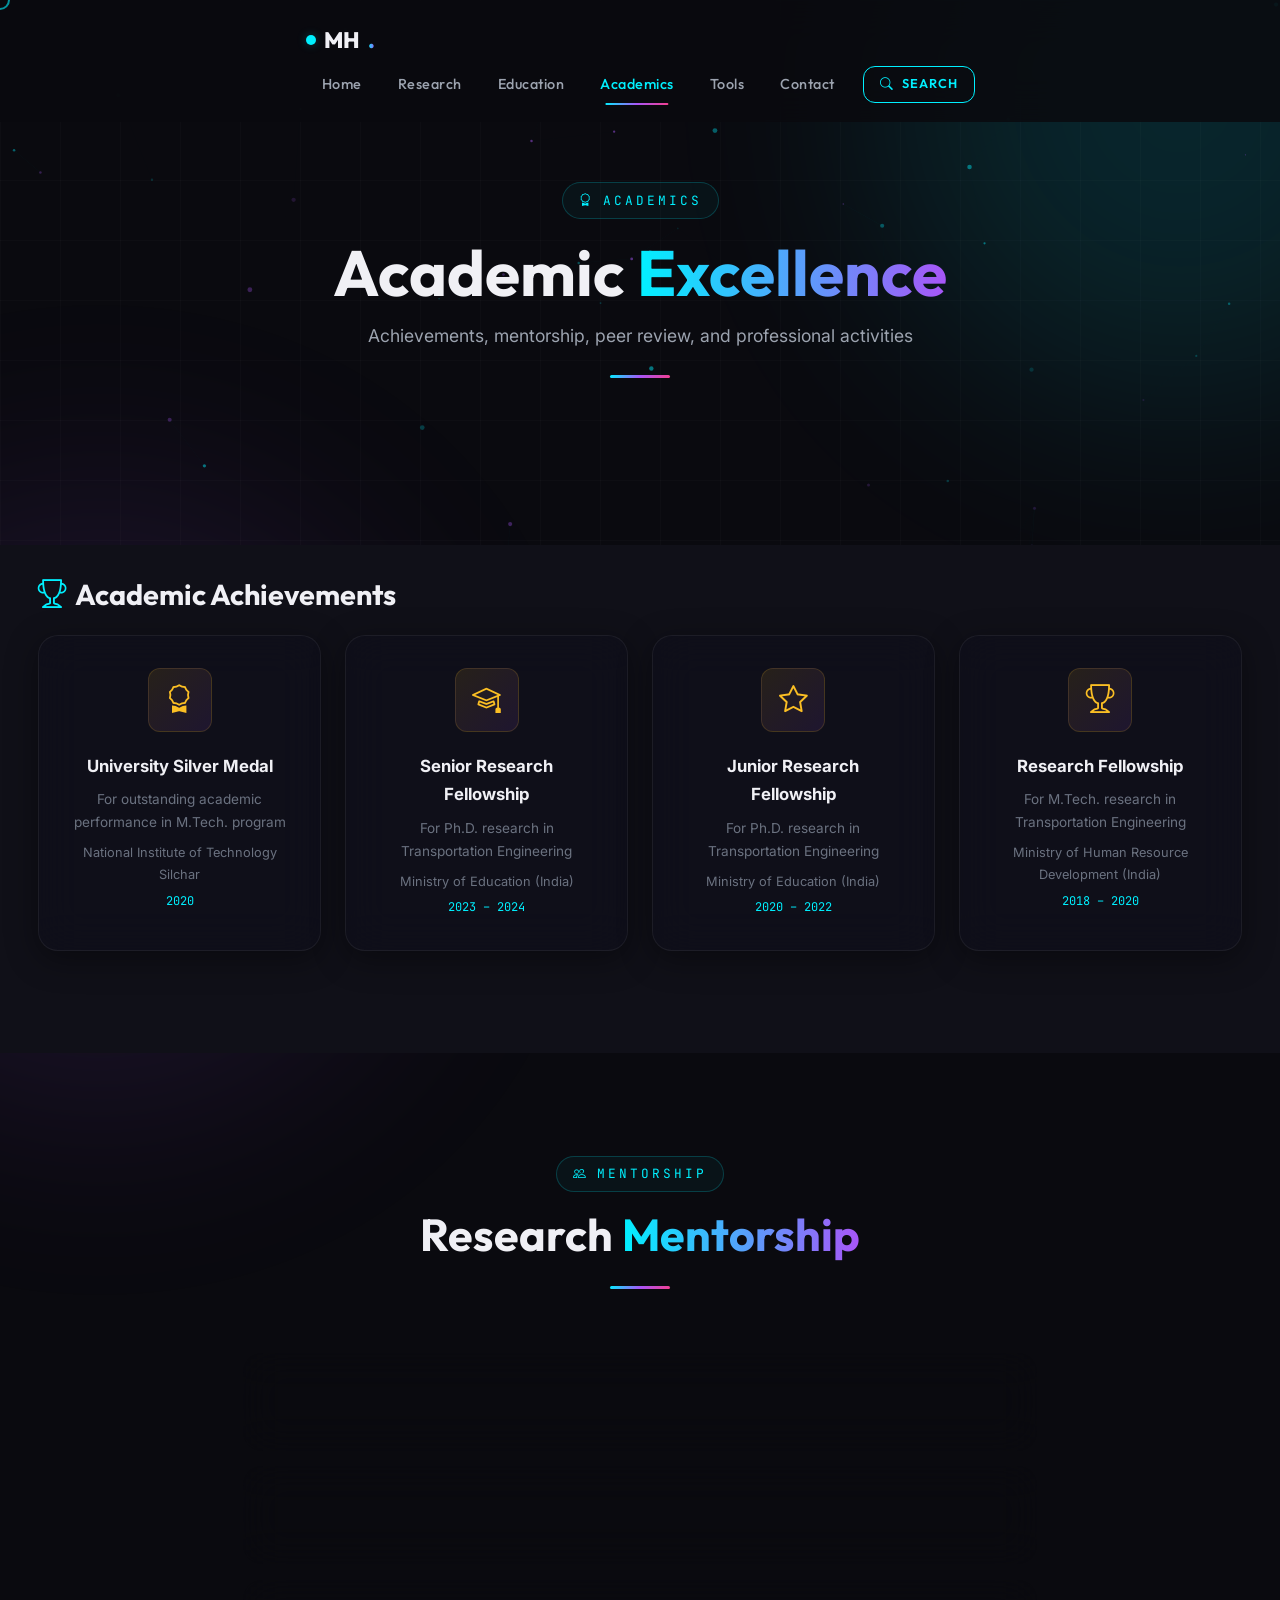
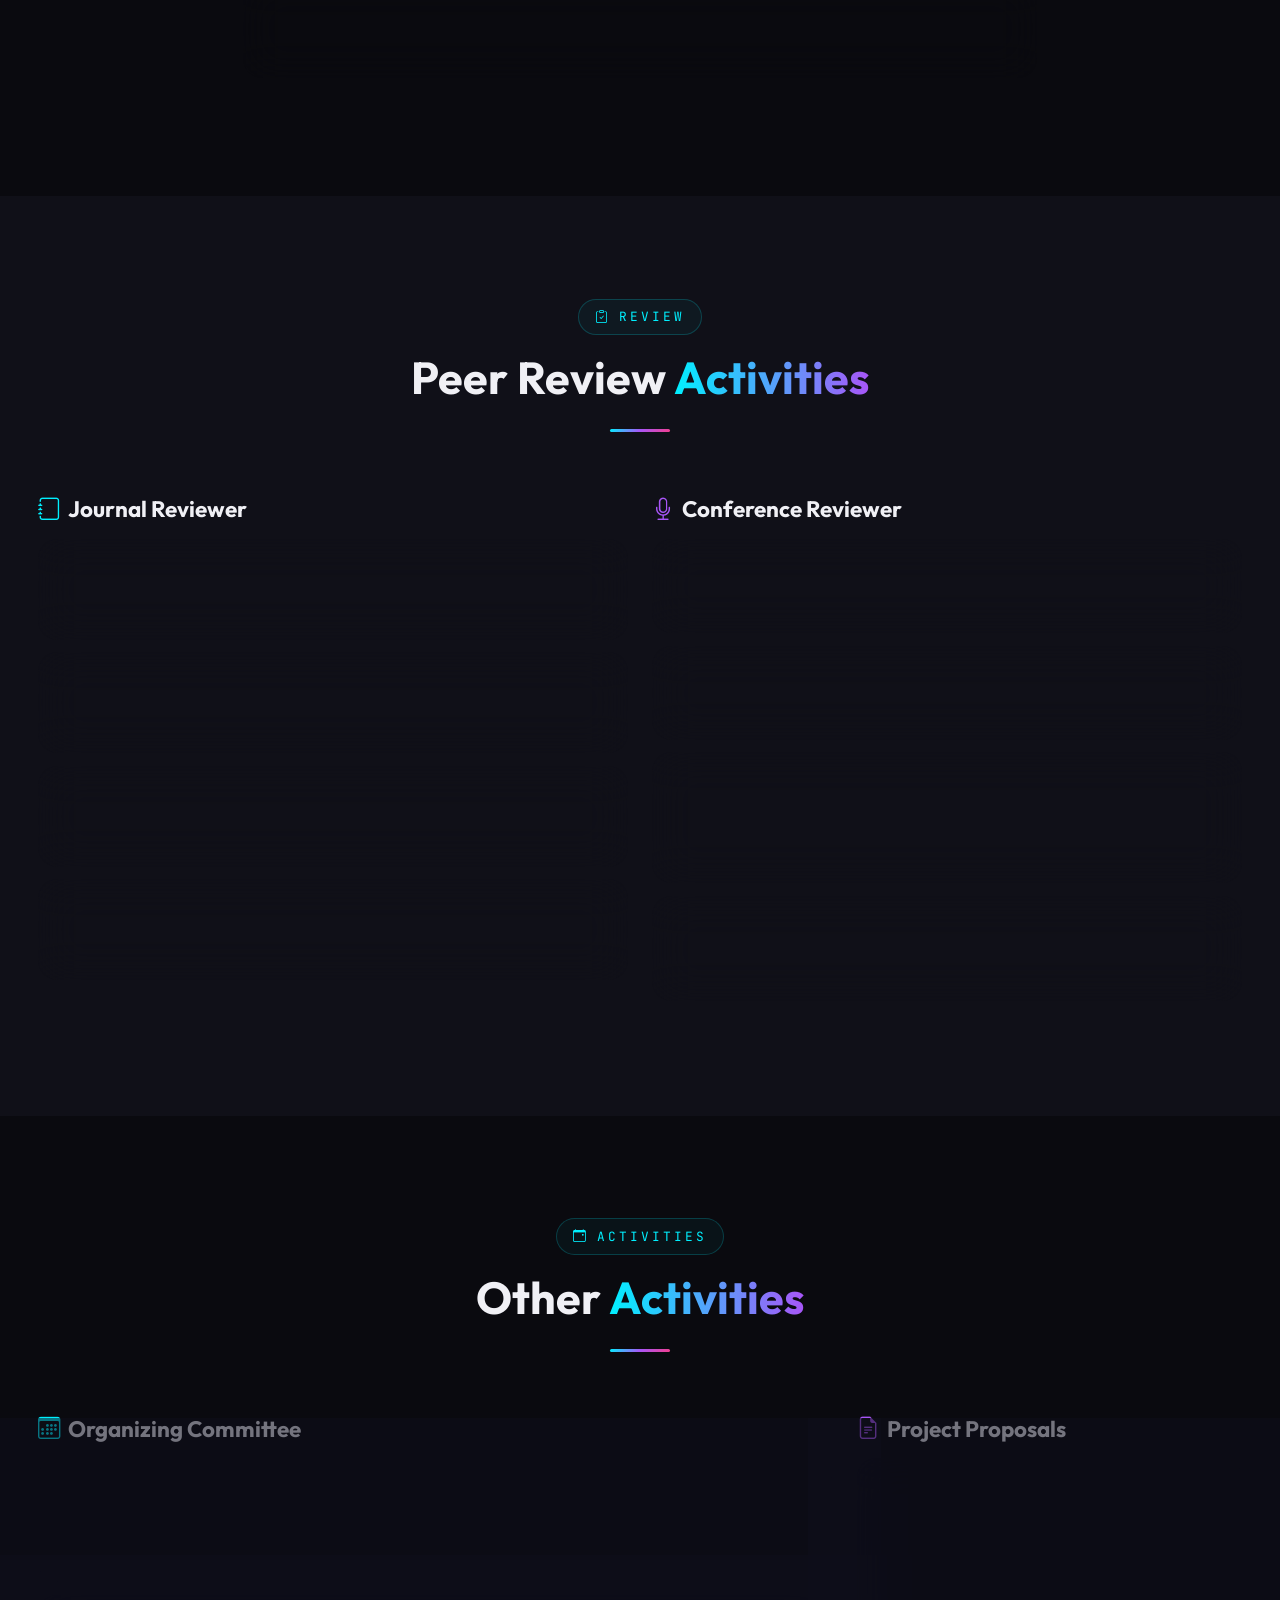
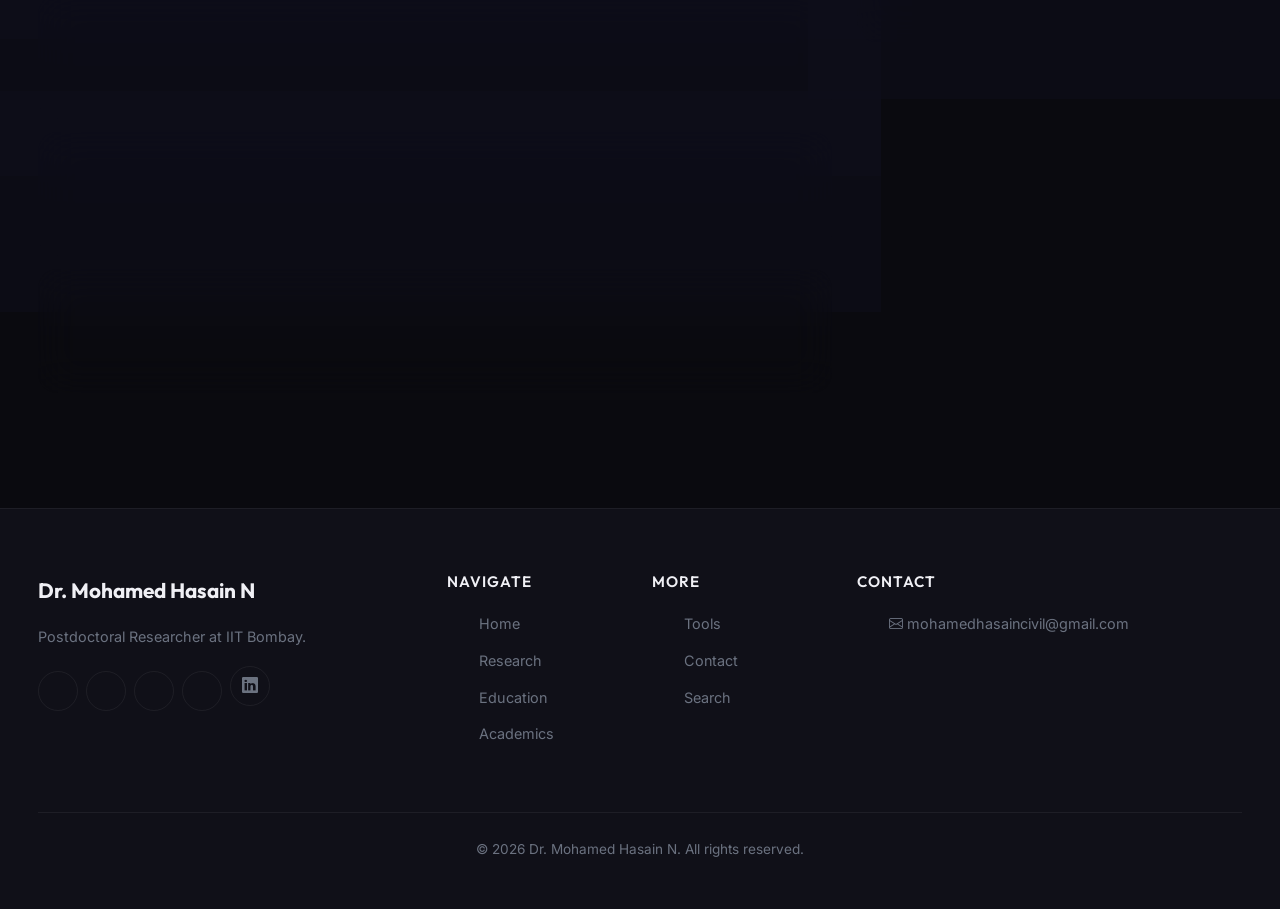
==== commit 0aec4636: "path update" ====
--- a/HTML/academics.html
+++ b/HTML/academics.html
@@ -22,17 +22,17 @@
 
   <nav class="navbar navbar-expand-lg navbar-custom" id="mainNav">
     <div class="container-custom">
-      <a class="navbar-brand" href="index.html"><span class="brand-dot"></span>MH<span class="text-gradient">.</span></a>
+      <a class="navbar-brand" href="/"><span class="brand-dot"></span>MH<span class="text-gradient">.</span></a>
       <button class="navbar-toggler" type="button" data-bs-toggle="collapse" data-bs-target="#navbarNav"><span class="navbar-toggler-icon"></span></button>
       <div class="collapse navbar-collapse justify-content-end" id="navbarNav">
         <ul class="navbar-nav align-items-lg-center gap-lg-1">
-          <li class="nav-item"><a class="nav-link" href="index.html">Home</a></li>
-          <li class="nav-item"><a class="nav-link" href="research.html">Research</a></li>
-          <li class="nav-item"><a class="nav-link" href="education.html">Education</a></li>
-          <li class="nav-item"><a class="nav-link active" href="academics.html">Academics</a></li>
-          <li class="nav-item"><a class="nav-link" href="tools.html">Tools</a></li>
-          <li class="nav-item"><a class="nav-link" href="contact.html">Contact</a></li>
-          <li class="nav-item ms-lg-2"><a class="btn-outline-glow" href="search.html" style="padding:0.4rem 1rem;font-size:0.8rem;"><i class="bi bi-search"></i> Search</a></li>
+          <li class="nav-item"><a class="nav-link" href="/">Home</a></li>
+          <li class="nav-item"><a class="nav-link" href="/research">Research</a></li>
+          <li class="nav-item"><a class="nav-link" href="/education">Education</a></li>
+          <li class="nav-item"><a class="nav-link active" href="/academics">Academics</a></li>
+          <li class="nav-item"><a class="nav-link" href="/tools">Tools</a></li>
+          <li class="nav-item"><a class="nav-link" href="/contact">Contact</a></li>
+          <li class="nav-item ms-lg-2"><a class="btn-outline-glow" href="/search" style="padding:0.4rem 1rem;font-size:0.8rem;"><i class="bi bi-search"></i> Search</a></li>
         </ul>
       </div>
     </div>
@@ -120,8 +120,8 @@
     <div class="container-custom">
       <div class="row g-4">
         <div class="col-lg-4 col-md-6"><div class="footer-brand">Dr. Mohamed Hasain N</div><p class="footer-text">Postdoctoral Researcher at IIT Bombay.</p><div class="footer-social mt-3" id="footerSocials"></div></div>
-        <div class="col-lg-2 col-md-6 footer-links"><h5>Navigate</h5><ul><li><a href="index.html">Home</a></li><li><a href="research.html">Research</a></li><li><a href="education.html">Education</a></li><li><a href="academics.html">Academics</a></li></ul></div>
-        <div class="col-lg-2 col-md-6 footer-links"><h5>More</h5><ul><li><a href="tools.html">Tools</a></li><li><a href="contact.html">Contact</a></li><li><a href="search.html">Search</a></li></ul></div>
+        <div class="col-lg-2 col-md-6 footer-links"><h5>Navigate</h5><ul><li><a href="/">Home</a></li><li><a href="/research">Research</a></li><li><a href="/education">Education</a></li><li><a href="/academics">Academics</a></li></ul></div>
+        <div class="col-lg-2 col-md-6 footer-links"><h5>More</h5><ul><li><a href="/tools">Tools</a></li><li><a href="/contact">Contact</a></li><li><a href="/search">Search</a></li></ul></div>
         <div class="col-lg-4 col-md-6 footer-links"><h5>Contact</h5><ul><li><a href="mailto:mohamedhasaincivil@gmail.com"><i class="bi bi-envelope"></i> mohamedhasaincivil@gmail.com</a></li></ul></div>
       </div>
       <div class="footer-bottom"><p>&copy; <span id="footerYear"></span> Dr. Mohamed Hasain N. All rights reserved.</p></div>
